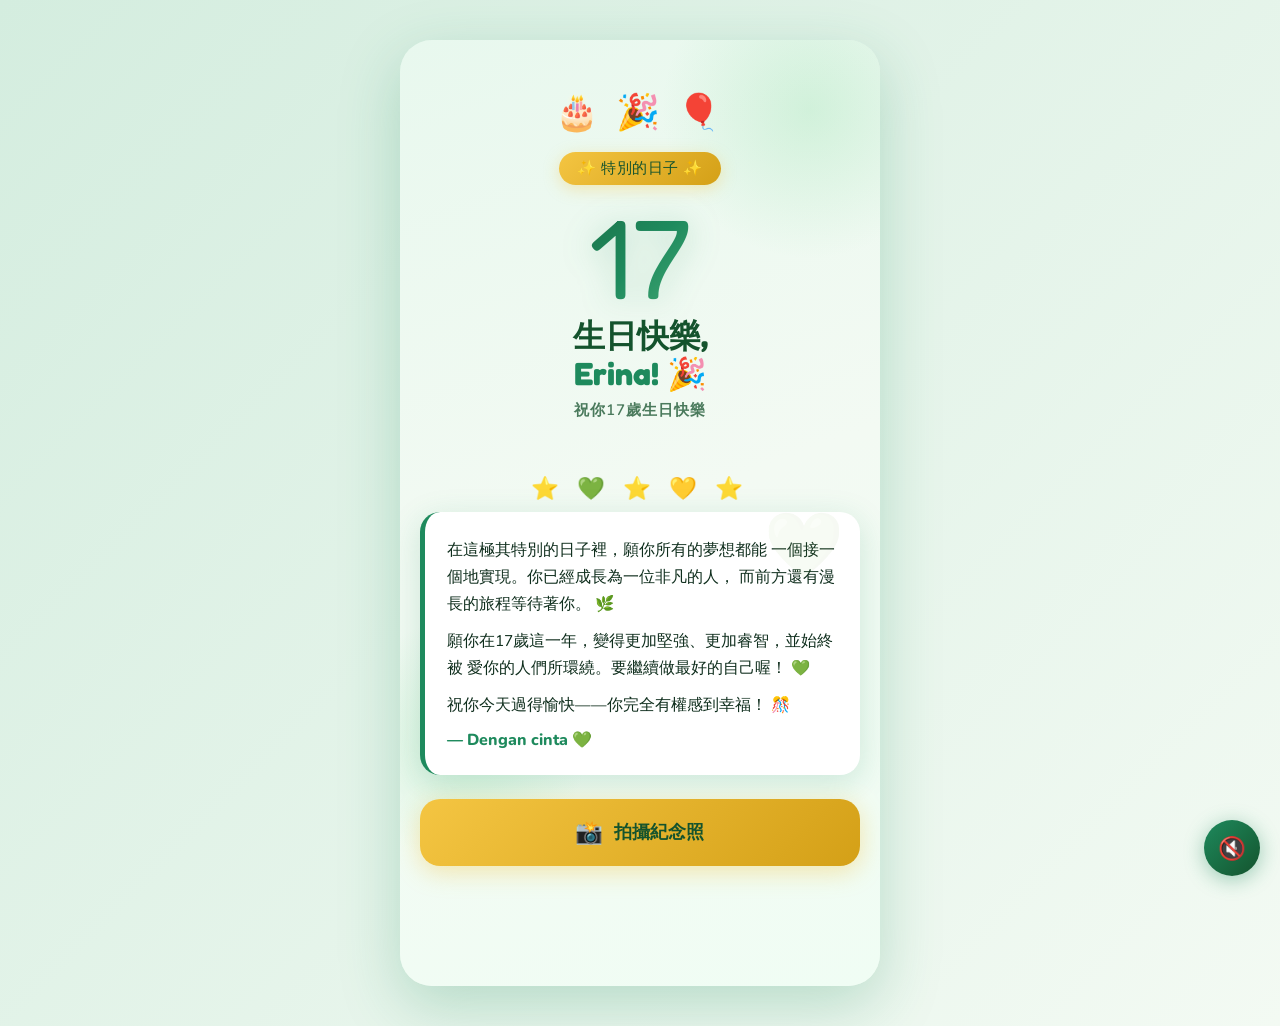
==== index.html @ 7f62c55e "Deploy Happy 17th Birthday Erina website & Photo Strip" ====
<!DOCTYPE html>
<html lang="id">

<head>
  <meta charset="UTF-8" />
  <meta name="viewport" content="width=device-width, initial-scale=1.0, maximum-scale=1.0, user-scalable=no" />
  <meta name="description"
    content="Selamat Ulang Tahun ke-17! Rayakan momen spesial ini dengan ucapan hangat dan photo booth strip bertema ulang tahun." />
  <meta name="theme-color" content="#1E8A5D" />
  <title>Happy 17th Birthday, ERINA! 🎉</title>
  <link rel="stylesheet" href="style.css" />
  <link rel="preconnect" href="https://fonts.googleapis.com" />
  <link rel="preconnect" href="https://fonts.gstatic.com" crossorigin />
</head>

<body>

  <!-- TOAST NOTIFICATION -->
  <div id="toast" role="alert" aria-live="polite"></div>

  <!-- CONFETTI CONTAINER -->
  <div id="confetti-container" aria-hidden="true"></div>

  <!-- FLOATING MUSIC BUTTON -->
  <button id="music-fab" aria-label="Putar / Pause Musik" title="Musik">🎵</button>

  <!-- HIDDEN AUDIO — Ganti src dengan path file musik kamu -->
  <audio id="bg-music" loop preload="auto">
    <source src="assets/music/lagu-ultah.mp3" type="audio/mpeg" />
  </audio>

  <!-- HIDDEN CANVAS (capture sementara) -->
  <canvas id="capture-canvas" aria-hidden="true"></canvas>

  <!-- ============================================================
     MAIN APP
     ============================================================ -->
  <div id="app">

    <!-- =====================================================
       VIEW 1: DASHBOARD
       ===================================================== -->
    <section id="dashboard" class="view active" role="main" aria-label="Halaman Ucapan Ulang Tahun">

      <div class="blob-bg blob-1" aria-hidden="true"></div>
      <div class="blob-bg blob-2" aria-hidden="true"></div>

      <div class="hero">
        <div class="hero-emoji-row" aria-hidden="true">🎂 🎉 🎈</div>
        <div class="hero-badge">✨ 特別的日子 ✨</div>
        <div class="number-17" aria-label="17">17</div>
        <h1 class="hero-title">
          生日快樂,<br />
          <!-- GANTI NAMA -->
          <span class="hero-name">Erina! 🎉</span>
        </h1>
        <p class="hero-subtitle">祝你17歲生日快樂</p>
      </div>

      <div class="stars-row" aria-hidden="true">⭐ 💚 ⭐ 💛 ⭐</div>

      <div class="message-section">
        <div class="message-card">
          <!-- GANTI TEKS UCAPAN DI BAWAH INI -->
          <p>
            在這極其特別的日子裡，願你所有的夢想都能
            一個接一個地實現。你已經成長為一位非凡的人，
            而前方還有漫長的旅程等待著你。 🌿
          </p>
          <p>
            願你在17歲這一年，變得更加堅強、更加睿智，並始終被
            愛你的人們所環繞。要繼續做最好的自己喔！ 💚
          </p>
          <p>
            祝你今天過得愉快——你完全有權感到幸福！ 🎊
          </p>
          <!-- GANTI TANDA TANGAN -->
          <span class="message-sign">— Dengan cinta 💚</span>
        </div>
      </div>

      <!-- musik diputar otomatis via JS, tanpa card UI -->

      <div class="cta-section">
        <button class="btn-cta" id="go-photobooth-btn" aria-label="Pergi ke Photo Booth">
          <span class="btn-icon">📸</span>
          拍攝紀念照
        </button>
      </div>

    </section><!-- end #dashboard -->

    <!-- =====================================================
       VIEW 2: PHOTO BOOTH
       ===================================================== -->
    <section id="photobooth" class="view" role="main" aria-label="Photo Booth">

      <div id="camera-state" style="display:flex; flex-direction:column; flex:1; min-height:100vh;">

        <!-- Header -->
        <div class="pb-header">
          <button class="pb-back-btn" id="pb-back-btn" aria-label="Kembali ke Dashboard">←</button>
          <div style="flex:1;">
            <div class="pb-header-title">Photo Strip 📸</div>
            <div class="pb-header-sub">選取 3 張照片來製作回憶相片條</div>
          </div>
          <!-- Foto counter -->
          <div class="photo-counter-badge" id="photo-counter" aria-live="polite">照片 0 / 3</div>
        </div>


        <div class="photo-thumbs-wrap" aria-label="Foto yang sudah diambil">
          <div class="photo-thumbs" id="photo-thumbs">
            <!-- Diisi oleh script.js -->
          </div>
        </div>

        <!-- Camera Area -->
        <div class="camera-container" id="camera-container">

          <!-- Loading -->
          <div class="camera-loading" id="camera-loading" aria-live="polite">
            <div class="spinner"></div>
            <p>正在載入相機...</p>
          </div>

          <!-- Video -->
          <video id="video-preview" autoplay playsinline muted aria-label="Live preview kamera"></video>

          <!-- Simple live frame hint overlay -->
          <div class="live-frame-hint" aria-hidden="true">
            <span>👆 請將臉放在這裡</span>
          </div>

          <!-- Countdown overlay -->
          <div id="countdown-overlay" aria-live="assertive" aria-label="Hitung mundur">
            <div class="countdown-number" id="countdown-number">3</div>
          </div>

          <!-- Flash overlay -->
          <div id="flash-overlay" aria-hidden="true"></div>

          <!-- Camera Error -->
          <div class="camera-error" id="camera-error" role="alert">
            <div class="error-icon">🚫</div>
            <h3>無法存取相機</h3>
            <p id="camera-error-msg">
              相機權限被拒絕或瀏覽器不支援此功能。
              請在瀏覽器設定中啟用相機存取權！
            </p>
            <p style="font-size:0.82rem; color:rgba(255,255,255,0.5); margin-top:4px;">
              💡 在 Chrome 中：點擊網址列的 🔒 → 允許相機
            </p>
            <!-- Fallback galeri — bisa klik 3x untuk isi semua slot -->
            <label class="btn-upload-fallback" for="gallery-upload">
              🖼️ 上傳圖片
            </label>
            <input type="file" id="gallery-upload" accept="image/*" style="display:none;"
              aria-label="Upload foto dari galeri" />
          </div>

        </div><!-- end .camera-container -->

        <!-- Camera Controls -->
        <div class="camera-controls" id="camera-controls">
          <button class="ctrl-btn" id="flip-camera-btn" aria-label="Balik kamera">🔄</button>
          <button class="shutter-btn" id="shutter-btn" aria-label="Ambil foto"></button>
          <button class="ctrl-btn" id="timer-btn" aria-label="Hitung mundur aktif/nonaktif"
            title="Timer 3 detik">⏱️</button>
        </div>

      </div><!-- end #camera-state -->

    </section><!-- end #photobooth -->

    <!-- =====================================================
       VIEW 3: STRIP PREVIEW
       ===================================================== -->
    <div id="photo-preview-state" role="region" aria-label="Hasil Strip Foto">

      <div class="preview-header">
        <button class="pb-back-btn" id="retake-btn" aria-label="Ambil ulang foto">←</button>
        <div class="preview-title">你的專屬照片條 🌿</div>
      </div>

      <div class="preview-canvas-wrap">
        <canvas id="result-canvas" role="img" aria-label="Strip foto dengan template ulang tahun"></canvas>
      </div>

      <div class="preview-actions">
        <button class="btn-primary-action" id="download-btn" aria-label="Simpan strip foto">
          💾 儲存照片
        </button>

        <button class="btn-share-action" id="share-btn" aria-label="Bagikan strip foto" style="display:none;">
          🔗 分享照片
        </button>

        <button class="btn-secondary-action" id="retake-btn-2" aria-label="Ambil ulang semua foto">
          📸 重新拍攝
        </button>

        <button class="btn-secondary-action" id="back-to-dash-btn" aria-label="Kembali ke halaman utama"
          style="background:transparent; border-color:rgba(255,255,255,0.1);">
          🏠 回到首頁
        </button>
      </div>

    </div><!-- end #photo-preview-state -->

  </div><!-- end #app -->

  <script src="script.js"></script>
</body>

</html>
---- style.css ----
/* ============================================================
   BIRTHDAY WEBSITE - STYLE.CSS
   Tema: Hijau | Mobile-First | Ceria & Playful
   ============================================================ */

/* --- Google Fonts Import --- */
@import url('https://fonts.googleapis.com/css2?family=Fredoka+One&family=Nunito:wght@400;600;700;800&display=swap');

/* --- CSS Variables (Design Tokens) --- */
:root {
  --primary:        #1E8A5D;
  --primary-dark:   #14532D;
  --primary-light:  #2dab75;
  --accent:         #7FD99A;
  --accent-light:   #b2f0c5;
  --gold:           #F4C542;
  --gold-dark:      #d4a017;
  --bg:             #F3FAF3;
  --bg-card:        #ffffff;
  --text-main:      #0F2E1D;
  --text-muted:     #4a7a5c;
  --white:          #ffffff;
  --shadow-sm:      0 2px 12px rgba(30,138,93,0.10);
  --shadow-md:      0 8px 32px rgba(30,138,93,0.18);
  --shadow-lg:      0 20px 60px rgba(30,138,93,0.25);
  --radius-sm:      12px;
  --radius-md:      20px;
  --radius-lg:      32px;
  --radius-full:    9999px;
  --font-display:   'Fredoka One', cursive;
  --font-body:      'Nunito', sans-serif;
  --transition:     all 0.3s cubic-bezier(0.4, 0, 0.2, 1);
}

/* --- Reset & Base --- */
*, *::before, *::after {
  box-sizing: border-box;
  margin: 0;
  padding: 0;
}

html {
  font-size: 16px;
  scroll-behavior: smooth;
  -webkit-tap-highlight-color: transparent;
}

body {
  font-family: var(--font-body);
  background-color: var(--bg);
  color: var(--text-main);
  min-height: 100vh;
  overflow-x: hidden;
  position: relative;
}

/* --- App Wrapper (SPA container) --- */
#app {
  width: 100%;
  max-width: 480px;
  margin: 0 auto;
  min-height: 100vh;
  position: relative;
  overflow: hidden;
}

/* ============================================================
   CONFETTI ANIMATION
   ============================================================ */
#confetti-container {
  position: fixed;
  top: 0;
  left: 0;
  width: 100%;
  height: 100%;
  pointer-events: none;
  z-index: 1000;
  overflow: hidden;
}

.confetti-piece {
  position: absolute;
  top: -20px;
  width: 10px;
  height: 10px;
  border-radius: 2px;
  animation: confettiFall linear forwards;
  opacity: 0.85;
}

@keyframes confettiFall {
  0%   { transform: translateY(-20px) rotate(0deg); opacity: 1; }
  100% { transform: translateY(110vh) rotate(720deg); opacity: 0; }
}

/* ============================================================
   FLOATING MUSIC BUTTON
   ============================================================ */
#music-fab {
  position: fixed;
  bottom: 24px;
  right: 20px;
  width: 56px;
  height: 56px;
  border-radius: var(--radius-full);
  background: linear-gradient(135deg, var(--primary), var(--primary-dark));
  color: var(--white);
  border: none;
  font-size: 1.4rem;
  cursor: pointer;
  display: flex;
  align-items: center;
  justify-content: center;
  box-shadow: 0 4px 20px rgba(30,138,93,0.4);
  z-index: 500;
  transition: var(--transition);
  animation: fabPulse 2.5s ease-in-out infinite;
}

#music-fab:hover, #music-fab:active {
  transform: scale(1.12);
  box-shadow: 0 6px 28px rgba(30,138,93,0.5);
}

@keyframes fabPulse {
  0%, 100% { box-shadow: 0 4px 20px rgba(30,138,93,0.4), 0 0 0 0 rgba(30,138,93,0.3); }
  50%       { box-shadow: 0 4px 20px rgba(30,138,93,0.4), 0 0 0 10px rgba(30,138,93,0); }
}

/* ============================================================
   VIEW SYSTEM (SPA)
   ============================================================ */
.view {
  display: none;
  width: 100%;
  min-height: 100vh;
  animation: viewEnter 0.4s ease-out;
}

.view.active {
  display: block;
}

@keyframes viewEnter {
  from { opacity: 0; transform: translateY(16px); }
  to   { opacity: 1; transform: translateY(0); }
}

/* ============================================================
   DASHBOARD VIEW
   ============================================================ */
#dashboard {
  background: linear-gradient(160deg, #e8f8ee 0%, var(--bg) 50%, #f0fdf4 100%);
  padding-bottom: 120px;
  position: relative;
}

/* --- Background blobs --- */
.blob-bg {
  position: absolute;
  border-radius: var(--radius-full);
  background: radial-gradient(circle, rgba(127,217,154,0.25) 0%, transparent 70%);
  pointer-events: none;
  z-index: 0;
}
.blob-1 { width: 300px; height: 300px; top: -80px; right: -80px; }
.blob-2 { width: 250px; height: 250px; bottom: 120px; left: -60px; }

/* --- Hero Section --- */
.hero {
  position: relative;
  z-index: 1;
  text-align: center;
  padding: 48px 24px 32px;
}

.hero-emoji-row {
  font-size: 2.2rem;
  letter-spacing: 4px;
  margin-bottom: 16px;
  animation: floatEmoji 3s ease-in-out infinite;
}

@keyframes floatEmoji {
  0%, 100% { transform: translateY(0); }
  50%       { transform: translateY(-8px); }
}

.hero-badge {
  display: inline-block;
  background: linear-gradient(135deg, var(--gold), var(--gold-dark));
  color: var(--primary-dark);
  font-family: var(--font-display);
  font-size: 0.95rem;
  padding: 6px 18px;
  border-radius: var(--radius-full);
  margin-bottom: 16px;
  box-shadow: 0 4px 16px rgba(244,197,66,0.35);
  letter-spacing: 0.5px;
}

.number-17 {
  font-family: var(--font-display);
  font-size: 7rem;
  line-height: 1;
  background: linear-gradient(135deg, var(--primary-dark), var(--primary), var(--accent));
  -webkit-background-clip: text;
  -webkit-text-fill-color: transparent;
  background-clip: text;
  filter: drop-shadow(0 4px 16px rgba(30,138,93,0.25));
  animation: numberPop 0.6s cubic-bezier(0.34, 1.56, 0.64, 1) both;
  margin-bottom: 4px;
}

@keyframes numberPop {
  from { transform: scale(0.4); opacity: 0; }
  to   { transform: scale(1); opacity: 1; }
}

.hero-title {
  font-family: var(--font-display);
  font-size: 2rem;
  color: var(--primary-dark);
  line-height: 1.2;
  margin-bottom: 6px;
}

.hero-name {
  color: var(--primary);
}

.hero-subtitle {
  font-size: 0.95rem;
  color: var(--text-muted);
  font-weight: 600;
  letter-spacing: 1px;
  text-transform: uppercase;
  margin-bottom: 0;
}

/* --- Message Card --- */
.message-section {
  position: relative;
  z-index: 1;
  padding: 0 20px 24px;
}

.message-card {
  background: var(--bg-card);
  border-radius: var(--radius-md);
  padding: 24px 22px;
  box-shadow: var(--shadow-md);
  border-left: 5px solid var(--primary);
  position: relative;
  overflow: hidden;
}

.message-card::before {
  content: '💚';
  position: absolute;
  top: -10px;
  right: 16px;
  font-size: 4rem;
  opacity: 0.06;
}

.message-card p {
  font-size: 0.97rem;
  line-height: 1.75;
  color: var(--text-main);
  margin-bottom: 10px;
}

.message-card p:last-child {
  margin-bottom: 0;
}

.message-card .message-sign {
  font-weight: 800;
  color: var(--primary);
  font-size: 1rem;
  margin-top: 8px;
  display: block;
}

/* --- Music Section --- */
.music-section {
  position: relative;
  z-index: 1;
  padding: 0 20px 24px;
}

.music-card {
  background: linear-gradient(135deg, var(--primary-dark), var(--primary));
  border-radius: var(--radius-md);
  padding: 18px 20px;
  display: flex;
  align-items: center;
  gap: 16px;
  box-shadow: var(--shadow-md);
  color: var(--white);
  position: relative;
  overflow: hidden;
}

.music-card::after {
  content: '';
  position: absolute;
  right: -20px;
  top: -20px;
  width: 120px;
  height: 120px;
  border-radius: 50%;
  background: rgba(255,255,255,0.06);
}

.music-icon-wrap {
  width: 48px;
  height: 48px;
  border-radius: 50%;
  background: rgba(255,255,255,0.15);
  display: flex;
  align-items: center;
  justify-content: center;
  font-size: 1.5rem;
  flex-shrink: 0;
  transition: var(--transition);
}

.music-icon-wrap.spinning {
  animation: spinRecord 3s linear infinite;
}

@keyframes spinRecord {
  from { transform: rotate(0deg); }
  to   { transform: rotate(360deg); }
}

.music-info {
  flex: 1;
  min-width: 0;
}

.music-title {
  font-weight: 800;
  font-size: 0.95rem;
  margin-bottom: 2px;
  white-space: nowrap;
  overflow: hidden;
  text-overflow: ellipsis;
}

.music-status {
  font-size: 0.78rem;
  opacity: 0.75;
}

.music-play-btn {
  width: 42px;
  height: 42px;
  border-radius: 50%;
  border: 2px solid rgba(255,255,255,0.5);
  background: rgba(255,255,255,0.15);
  color: var(--white);
  font-size: 1.1rem;
  cursor: pointer;
  display: flex;
  align-items: center;
  justify-content: center;
  transition: var(--transition);
  flex-shrink: 0;
}

.music-play-btn:hover, .music-play-btn:active {
  background: rgba(255,255,255,0.3);
  transform: scale(1.08);
}

/* --- CTA Button --- */
.cta-section {
  position: relative;
  z-index: 1;
  padding: 0 20px;
  text-align: center;
}

.btn-cta {
  display: inline-flex;
  align-items: center;
  justify-content: center;
  gap: 10px;
  width: 100%;
  padding: 18px 28px;
  background: linear-gradient(135deg, var(--gold), var(--gold-dark));
  color: var(--primary-dark);
  font-family: var(--font-body);
  font-size: 1.1rem;
  font-weight: 800;
  border: none;
  border-radius: var(--radius-md);
  cursor: pointer;
  box-shadow: 0 6px 24px rgba(244,197,66,0.4);
  transition: var(--transition);
  letter-spacing: 0.2px;
  text-decoration: none;
  animation: ctaPulse 2s ease-in-out infinite;
}

@keyframes ctaPulse {
  0%, 100% { transform: translateY(0); box-shadow: 0 6px 24px rgba(244,197,66,0.4); }
  50%       { transform: translateY(-3px); box-shadow: 0 10px 32px rgba(244,197,66,0.55); }
}

.btn-cta:hover, .btn-cta:active {
  transform: scale(0.97) translateY(0);
  animation: none;
  box-shadow: 0 4px 16px rgba(244,197,66,0.5);
}

.btn-cta .btn-icon {
  font-size: 1.4rem;
}

/* --- Stars decoration --- */
.stars-row {
  text-align: center;
  font-size: 1.4rem;
  letter-spacing: 6px;
  padding: 20px 0 8px;
  position: relative;
  z-index: 1;
  animation: starTwinkle 2s ease-in-out infinite;
}

@keyframes starTwinkle {
  0%, 100% { opacity: 1; }
  50%       { opacity: 0.6; }
}

/* ============================================================
   PHOTO BOOTH VIEW
   ============================================================ */
#photobooth {
  background: linear-gradient(180deg, #0a2e1a 0%, #0f3d22 100%);
  min-height: 100vh;
  display: none;
  flex-direction: column;
  position: relative;
}

#photobooth.active {
  display: flex;
}

/* --- Photobooth Header --- */
.pb-header {
  display: flex;
  align-items: center;
  gap: 12px;
  padding: 16px 20px 12px;
  position: relative;
  z-index: 10;
  flex-shrink: 0;
}

.pb-back-btn {
  width: 40px;
  height: 40px;
  border-radius: 50%;
  background: rgba(255,255,255,0.12);
  border: 1px solid rgba(255,255,255,0.2);
  color: var(--white);
  font-size: 1.1rem;
  cursor: pointer;
  display: flex;
  align-items: center;
  justify-content: center;
  transition: var(--transition);
  flex-shrink: 0;
}

.pb-back-btn:hover {
  background: rgba(255,255,255,0.22);
}

.pb-header-title {
  font-family: var(--font-display);
  font-size: 1.3rem;
  color: var(--white);
  flex: 1;
}

.pb-header-sub {
  font-size: 0.75rem;
  color: rgba(255,255,255,0.55);
}

/* --- Camera Container --- */
.camera-container {
  flex: 1;
  position: relative;
  display: flex;
  align-items: center;
  justify-content: center;
  overflow: hidden;
  background: #000;
}

#video-preview {
  width: 100%;
  height: 100%;
  object-fit: cover;
  transform: scaleX(-1); /* mirror mode for front camera */
  display: block;
}

/* --- Countdown Overlay --- */
#countdown-overlay {
  position: absolute;
  inset: 0;
  background: rgba(0,0,0,0.5);
  display: flex;
  align-items: center;
  justify-content: center;
  z-index: 20;
  display: none;
}

.countdown-number {
  font-family: var(--font-display);
  font-size: 8rem;
  color: var(--white);
  text-shadow: 0 0 40px rgba(127,217,154,0.8);
  animation: countdownPop 1s ease-out;
}

@keyframes countdownPop {
  0%   { transform: scale(2); opacity: 0; }
  40%  { transform: scale(1); opacity: 1; }
  80%  { transform: scale(1); opacity: 1; }
  100% { transform: scale(0.8); opacity: 0; }
}

/* --- Flash Effect --- */
#flash-overlay {
  position: absolute;
  inset: 0;
  background: white;
  opacity: 0;
  pointer-events: none;
  z-index: 25;
  transition: opacity 0.08s ease;
}

/* --- Frame Overlay on live camera --- */
.frame-overlay {
  position: absolute;
  inset: 0;
  pointer-events: none;
  z-index: 5;
}

.frame-top-bar {
  position: absolute;
  top: 0; left: 0; right: 0;
  height: 64px;
  background: linear-gradient(180deg, rgba(20,83,45,0.88) 0%, transparent 100%);
  display: flex;
  align-items: center;
  justify-content: center;
  gap: 8px;
  padding-bottom: 4px;
}

.frame-top-text {
  font-family: var(--font-display);
  color: var(--white);
  font-size: 1rem;
  text-shadow: 0 2px 8px rgba(0,0,0,0.5);
}

.frame-top-badge {
  background: var(--gold);
  color: var(--primary-dark);
  font-family: var(--font-display);
  font-size: 0.85rem;
  padding: 2px 10px;
  border-radius: var(--radius-full);
}

.frame-bottom-bar {
  position: absolute;
  bottom: 0; left: 0; right: 0;
  height: 52px;
  background: linear-gradient(0deg, rgba(20,83,45,0.88) 0%, transparent 100%);
  display: flex;
  align-items: flex-end;
  justify-content: center;
  padding-bottom: 8px;
}

.frame-bottom-text {
  font-family: var(--font-body);
  color: rgba(255,255,255,0.75);
  font-size: 0.72rem;
  letter-spacing: 0.5px;
}

/* Corner decorations */
.frame-corner {
  position: absolute;
  width: 28px;
  height: 28px;
  z-index: 5;
}
.frame-corner-tl { top: 56px;  left: 8px;  border-top: 3px solid var(--gold); border-left: 3px solid var(--gold); border-radius: 3px 0 0 0; }
.frame-corner-tr { top: 56px;  right: 8px; border-top: 3px solid var(--gold); border-right: 3px solid var(--gold); border-radius: 0 3px 0 0; }
.frame-corner-bl { bottom: 44px; left: 8px;  border-bottom: 3px solid var(--gold); border-left: 3px solid var(--gold); border-radius: 0 0 0 3px; }
.frame-corner-br { bottom: 44px; right: 8px; border-bottom: 3px solid var(--gold); border-right: 3px solid var(--gold); border-radius: 0 0 3px 0; }

/* --- Camera Controls --- */
.camera-controls {
  flex-shrink: 0;
  background: var(--primary-dark);
  padding: 20px 24px 32px;
  display: flex;
  align-items: center;
  justify-content: space-around;
  gap: 16px;
  position: relative;
  z-index: 10;
}

.ctrl-btn {
  width: 46px;
  height: 46px;
  border-radius: 50%;
  background: rgba(255,255,255,0.12);
  border: 1px solid rgba(255,255,255,0.2);
  color: var(--white);
  font-size: 1.2rem;
  cursor: pointer;
  display: flex;
  align-items: center;
  justify-content: center;
  transition: var(--transition);
}

.ctrl-btn:hover, .ctrl-btn:active {
  background: rgba(255,255,255,0.22);
  transform: scale(1.08);
}

.shutter-btn {
  width: 76px;
  height: 76px;
  border-radius: 50%;
  background: var(--white);
  border: 4px solid rgba(255,255,255,0.4);
  outline: none;
  cursor: pointer;
  display: flex;
  align-items: center;
  justify-content: center;
  transition: var(--transition);
  box-shadow: 0 0 0 3px var(--primary), 0 6px 24px rgba(0,0,0,0.4);
  position: relative;
}

.shutter-btn::after {
  content: '';
  width: 58px;
  height: 58px;
  border-radius: 50%;
  background: var(--white);
  position: absolute;
  transition: var(--transition);
}

.shutter-btn:hover::after, .shutter-btn:active::after {
  width: 50px;
  height: 50px;
  background: rgba(255,255,255,0.85);
}

.shutter-btn:active {
  transform: scale(0.92);
}

/* --- Permission Error State --- */
.camera-error {
  display: none;
  flex-direction: column;
  align-items: center;
  justify-content: center;
  text-align: center;
  padding: 40px 28px;
  flex: 1;
  gap: 16px;
}

.camera-error.show {
  display: flex;
}

.camera-error .error-icon {
  font-size: 3.5rem;
}

.camera-error h3 {
  font-family: var(--font-display);
  font-size: 1.4rem;
  color: var(--white);
}

.camera-error p {
  font-size: 0.9rem;
  color: rgba(255,255,255,0.65);
  line-height: 1.6;
  max-width: 280px;
}

.btn-upload-fallback {
  display: inline-flex;
  align-items: center;
  gap: 8px;
  background: rgba(255,255,255,0.12);
  border: 1px solid rgba(255,255,255,0.3);
  color: var(--white);
  font-family: var(--font-body);
  font-size: 0.95rem;
  font-weight: 700;
  padding: 13px 24px;
  border-radius: var(--radius-md);
  cursor: pointer;
  transition: var(--transition);
  text-decoration: none;
}

.btn-upload-fallback:hover {
  background: rgba(255,255,255,0.22);
}

/* --- Photo Preview State --- */
#photo-preview-state {
  display: none;
  flex-direction: column;
  min-height: 100vh;
  background: linear-gradient(180deg, #0a2e1a 0%, #0f3d22 100%);
}

#photo-preview-state.show {
  display: flex;
}

.preview-header {
  display: flex;
  align-items: center;
  gap: 12px;
  padding: 16px 20px 12px;
  flex-shrink: 0;
}

.preview-title {
  font-family: var(--font-display);
  font-size: 1.3rem;
  color: var(--white);
  flex: 1;
}

.preview-canvas-wrap-placeholder { /* moved to strip section */ }

.preview-actions {
  flex-shrink: 0;
  padding: 16px 20px 36px;
  display: flex;
  flex-direction: column;
  gap: 12px;
}

.btn-primary-action {
  display: flex;
  align-items: center;
  justify-content: center;
  gap: 10px;
  width: 100%;
  padding: 16px;
  background: linear-gradient(135deg, var(--gold), var(--gold-dark));
  color: var(--primary-dark);
  font-family: var(--font-body);
  font-size: 1.05rem;
  font-weight: 800;
  border: none;
  border-radius: var(--radius-md);
  cursor: pointer;
  transition: var(--transition);
  text-decoration: none;
}

.btn-primary-action:hover, .btn-primary-action:active {
  transform: scale(0.97);
  box-shadow: 0 4px 20px rgba(244,197,66,0.4);
}

.btn-secondary-action {
  display: flex;
  align-items: center;
  justify-content: center;
  gap: 10px;
  width: 100%;
  padding: 14px;
  background: rgba(255,255,255,0.10);
  color: var(--white);
  font-family: var(--font-body);
  font-size: 1rem;
  font-weight: 700;
  border: 1px solid rgba(255,255,255,0.22);
  border-radius: var(--radius-md);
  cursor: pointer;
  transition: var(--transition);
}

.btn-secondary-action:hover, .btn-secondary-action:active {
  background: rgba(255,255,255,0.18);
}

.btn-share-action {
  display: flex;
  align-items: center;
  justify-content: center;
  gap: 10px;
  width: 100%;
  padding: 14px;
  background: linear-gradient(135deg, var(--primary), var(--primary-dark));
  color: var(--white);
  font-family: var(--font-body);
  font-size: 1rem;
  font-weight: 700;
  border: none;
  border-radius: var(--radius-md);
  cursor: pointer;
  transition: var(--transition);
}

.btn-share-action:hover {
  opacity: 0.9;
}

/* ============================================================
   LOADING SPINNER
   ============================================================ */
.camera-loading {
  position: absolute;
  inset: 0;
  background: rgba(0,0,0,0.7);
  display: flex;
  align-items: center;
  justify-content: center;
  z-index: 15;
  flex-direction: column;
  gap: 16px;
}

.spinner {
  width: 48px;
  height: 48px;
  border: 4px solid rgba(127,217,154,0.3);
  border-top-color: var(--accent);
  border-radius: 50%;
  animation: spin 0.8s linear infinite;
}

@keyframes spin {
  to { transform: rotate(360deg); }
}

.camera-loading p {
  color: rgba(255,255,255,0.75);
  font-size: 0.9rem;
}

/* ============================================================
   TOAST NOTIFICATION
   ============================================================ */
#toast {
  position: fixed;
  bottom: 96px;
  left: 50%;
  transform: translateX(-50%) translateY(20px);
  background: var(--primary-dark);
  color: var(--white);
  padding: 10px 22px;
  border-radius: var(--radius-full);
  font-size: 0.88rem;
  font-weight: 700;
  box-shadow: 0 4px 20px rgba(0,0,0,0.3);
  opacity: 0;
  transition: all 0.35s cubic-bezier(0.4, 0, 0.2, 1);
  pointer-events: none;
  z-index: 999;
  white-space: nowrap;
}

#toast.show {
  opacity: 1;
  transform: translateX(-50%) translateY(0);
}

/* ============================================================
   CANVAS (hidden, used for capture)
   ============================================================ */
#capture-canvas {
  display: none;
}

/* ============================================================
   RESPONSIVE — Tablet & Desktop
   ============================================================ */
@media (min-width: 481px) {
  body {
    background: linear-gradient(135deg, #d4eddf 0%, var(--bg) 100%);
    display: flex;
    align-items: flex-start;
    justify-content: center;
    padding: 40px 0;
  }

  #app {
    border-radius: var(--radius-lg);
    box-shadow: var(--shadow-lg);
    overflow: hidden;
    min-height: unset;
  }

  #dashboard {
    min-height: 100vh;
  }

  #photobooth {
    min-height: 100vh;
    border-radius: var(--radius-lg);
  }

  #photo-preview-state {
    min-height: 100vh;
  }
}

/* ============================================================
   PHOTO STRIP — NEW COMPONENTS
   ============================================================ */

/* --- Photo Counter Badge --- */
.photo-counter-badge {
  background: var(--gold);
  color: var(--primary-dark);
  font-family: var(--font-display);
  font-size: 0.88rem;
  padding: 5px 13px;
  border-radius: var(--radius-full);
  white-space: nowrap;
  font-weight: 700;
  letter-spacing: 0.3px;
  flex-shrink: 0;
}

/* --- Template Picker --- */
.template-picker-wrap {
  flex-shrink: 0;
  padding: 10px 16px 4px;
  background: rgba(0,0,0,0.25);
}

.template-picker-label {
  font-size: 0.75rem;
  color: rgba(255,255,255,0.60);
  font-weight: 700;
  letter-spacing: 0.5px;
  margin-bottom: 8px;
}

.template-picker {
  display: flex;
  gap: 10px;
  overflow-x: auto;
  padding-bottom: 4px;
  scrollbar-width: none;
}
.template-picker::-webkit-scrollbar { display: none; }

.tpl-btn {
  flex-shrink: 0;
  display: flex;
  flex-direction: column;
  align-items: center;
  gap: 5px;
  background: rgba(255,255,255,0.08);
  border: 2px solid rgba(255,255,255,0.18);
  border-radius: var(--radius-sm);
  padding: 6px 8px 8px;
  cursor: pointer;
  transition: var(--transition);
  min-width: 72px;
}

.tpl-btn img {
  width: 48px;
  height: 80px;
  object-fit: cover;
  border-radius: 6px;
  display: block;
}

.tpl-btn span {
  font-size: 0.65rem;
  color: rgba(255,255,255,0.70);
  font-weight: 700;
  text-align: center;
  line-height: 1.2;
}

.tpl-btn.active {
  border-color: var(--gold);
  background: rgba(244,197,66,0.15);
}

.tpl-btn.active span {
  color: var(--gold);
}

.tpl-btn:hover {
  background: rgba(255,255,255,0.15);
}

/* --- Photo Thumbnails Row --- */
.photo-thumbs-wrap {
  flex-shrink: 0;
  padding: 10px 16px 6px;
  background: rgba(0,0,0,0.20);
}

.photo-thumbs {
  display: flex;
  gap: 8px;
  justify-content: center;
}

.thumb-slot {
  width: 64px;
  height: 64px;
  border-radius: 10px;
  background: rgba(255,255,255,0.08);
  border: 2px dashed rgba(255,255,255,0.25);
  display: flex;
  align-items: center;
  justify-content: center;
  overflow: hidden;
  position: relative;
  transition: var(--transition);
  flex-shrink: 0;
}

.thumb-slot span {
  font-family: var(--font-display);
  font-size: 1.3rem;
  color: rgba(255,255,255,0.3);
}

.thumb-slot img {
  width: 100%;
  height: 100%;
  object-fit: cover;
  display: block;
}

.thumb-slot.filled {
  border: 2px solid var(--accent);
  box-shadow: 0 0 12px rgba(127,217,154,0.3);
}

.thumb-slot.filled::after {
  content: '✓';
  position: absolute;
  top: 3px;
  right: 4px;
  font-size: 0.7rem;
  color: var(--white);
  background: var(--primary);
  width: 16px;
  height: 16px;
  border-radius: 50%;
  display: flex;
  align-items: center;
  justify-content: center;
  line-height: 16px;
  text-align: center;
}

/* --- Live frame hint --- */
.live-frame-hint {
  position: absolute;
  bottom: 12px;
  left: 50%;
  transform: translateX(-50%);
  background: rgba(0,0,0,0.45);
  color: rgba(255,255,255,0.75);
  font-size: 0.75rem;
  padding: 5px 14px;
  border-radius: var(--radius-full);
  pointer-events: none;
  z-index: 6;
  white-space: nowrap;
  backdrop-filter: blur(4px);
}

/* --- Preview canvas for strip (taller) --- */
#result-canvas {
  width: 100%;
  max-width: 380px;
  height: auto;
  border-radius: var(--radius-sm);
  box-shadow: 0 12px 48px rgba(0,0,0,0.6);
  display: block;
}

.preview-canvas-wrap {
  flex: 1;
  display: flex;
  align-items: flex-start;
  justify-content: center;
  padding: 8px 16px;
  overflow-y: auto;
}
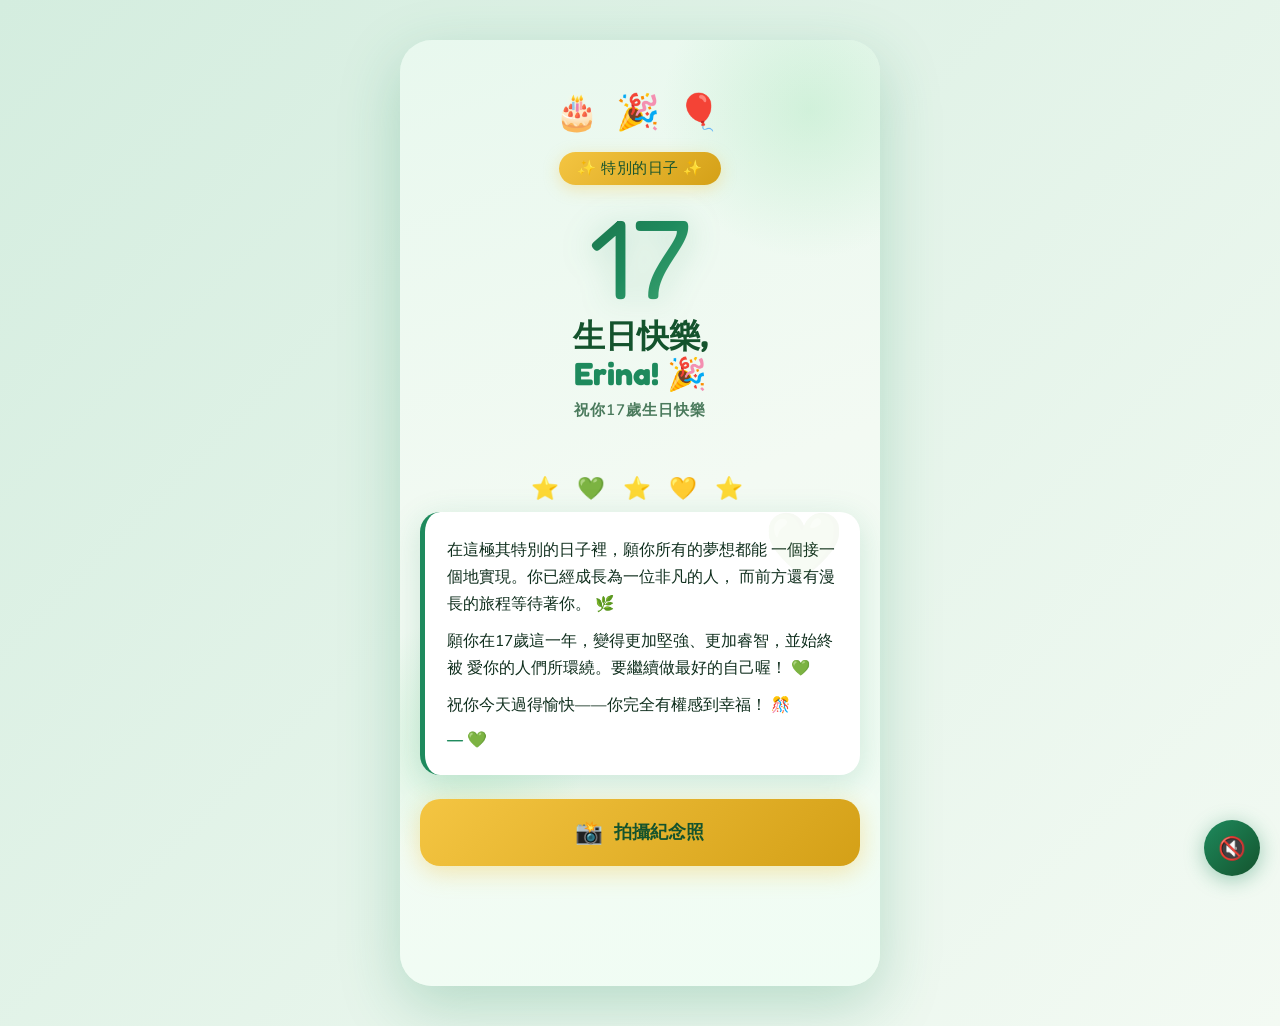
==== commit 8b8308e5: "Update signature in index.html and README" ====
--- a/index.html
+++ b/index.html
@@ -75,7 +75,7 @@
             祝你今天過得愉快——你完全有權感到幸福！ 🎊
           </p>
           <!-- GANTI TANDA TANGAN -->
-          <span class="message-sign">— Dengan cinta 💚</span>
+          <span class="message-sign">— 💚</span>
         </div>
       </div>
 
